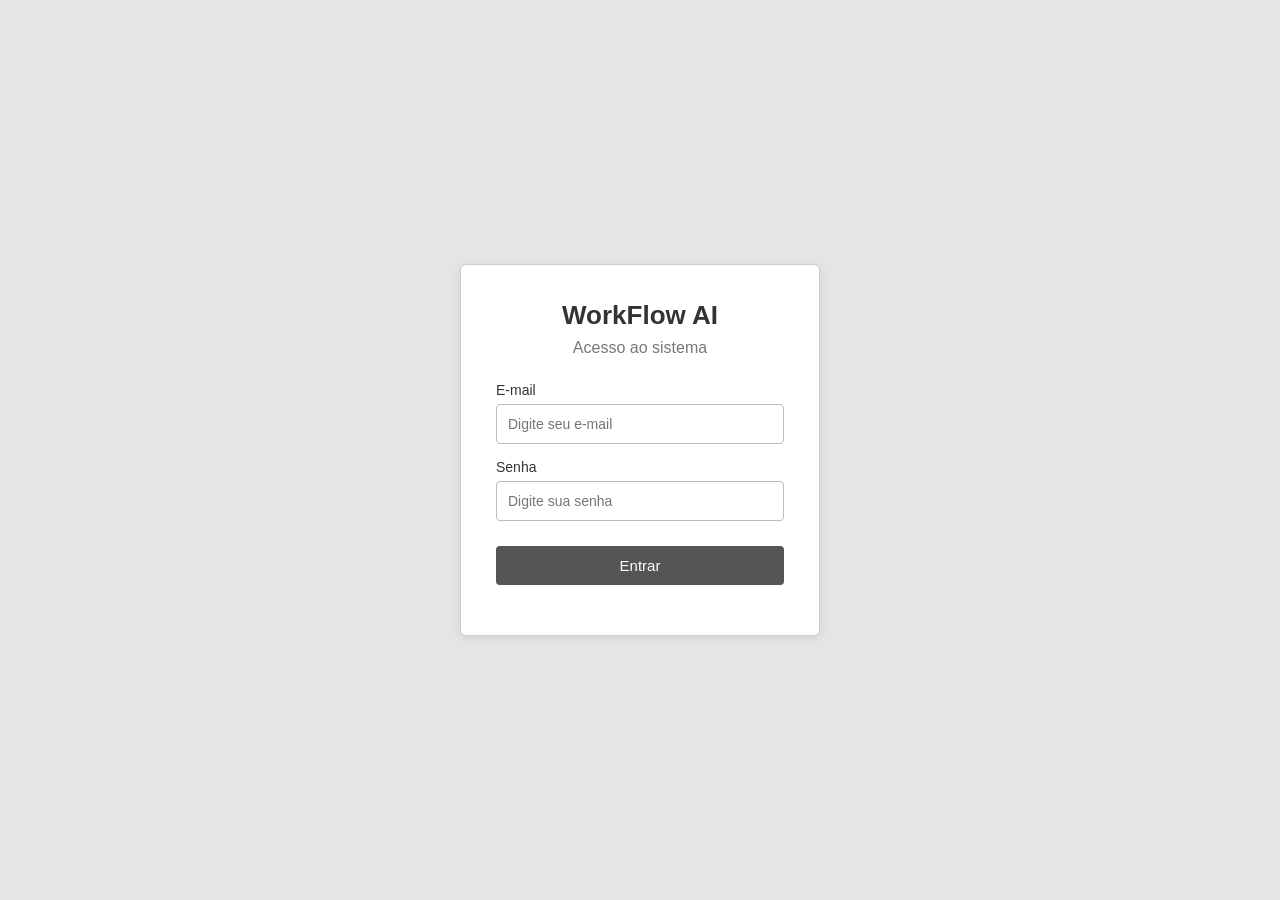
==== frontend/index.html @ de9a5e41 "feat: Implementar autenticação e integração de front-end" ====
<!DOCTYPE html>
<html lang="pt-BR">
<head>
    <meta charset="UTF-8">
    <meta name="viewport" content="width=device-width, initial-scale=1.0">
    <title>WorkFlow AI - Login</title>

    <link rel="stylesheet" href="css/style.css">
</head>

<body>

    <main class="login-container">

        <div class="login-box">

            <h1>WorkFlow AI</h1>

            <p class="subtitle">Acesso ao sistema</p>

            <form id="loginForm">

                <label for="email">E-mail</label>

                <input
                    type="email"
                    id="email"
                    placeholder="Digite seu e-mail"
                    required
                >

                <label for="senha">Senha</label>

                <input
                    type="password"
                    id="senha"
                    placeholder="Digite sua senha"
                    required
                >

                <button type="submit">
                    Entrar
                </button>

            </form>

            <p id="message"></p>

        </div>

    </main>

    <script src="js/login.js"></script>

</body>
</html>
---- frontend/css/style.css ----
* {
    box-sizing: border-box;
    margin: 0;
    padding: 0;
}

body {
    font-family: Arial, sans-serif;
    background: #e5e5e5;
    color: #333;
}

.login-container {
    min-height: 100vh;

    display: flex;
    justify-content: center;
    align-items: center;
}

.login-box {
    width: 360px;

    background: #ffffff;

    padding: 35px;

    border: 1px solid #ccc;
    border-radius: 6px;

    box-shadow: 0 2px 8px rgba(0, 0, 0, 0.1);
}

.login-box h1 {
    text-align: center;

    font-size: 26px;

    margin-bottom: 8px;
}

.subtitle {
    text-align: center;

    color: #777;

    margin-bottom: 25px;
}

.login-box label {
    display: block;

    margin-top: 15px;
    margin-bottom: 6px;

    font-size: 14px;
}

.login-box input {
    width: 100%;

    padding: 11px;

    border: 1px solid #bbb;
    border-radius: 4px;

    font-size: 14px;
}

.login-box button {
    width: 100%;

    margin-top: 25px;

    padding: 11px;

    border: none;
    border-radius: 4px;

    background: #555;
    color: white;

    cursor: pointer;

    font-size: 15px;
}

.login-box button:hover {
    background: #333;
}

#message {
    margin-top: 15px;

    text-align: center;

    font-size: 14px;
}

.header {
    height: 60px;

    background: #444;
    color: white;

    display: flex;

    align-items: center;

    justify-content: space-between;

    padding: 0 30px;
}

.header button {
    background: #666;

    color: white;

    border: 1px solid #888;

    padding: 8px 15px;

    border-radius: 4px;

    cursor: pointer;
}

.dashboard {
    padding: 30px;
}

.dashboard h1 {
    margin-bottom: 25px;
}

.user-card {
    background: white;

    border: 1px solid #ccc;

    padding: 20px;

    margin-bottom: 20px;

    max-width: 500px;
}

.user-card p {
    margin-bottom: 10px;
}

.cards {
    display: flex;

    gap: 20px;
}

.card {
    background: white;

    border: 1px solid #ccc;

    padding: 25px;

    width: 200px;
}

.card h3 {
    margin-bottom: 15px;

    color: #666;
}

.card strong {
    font-size: 28px;
}
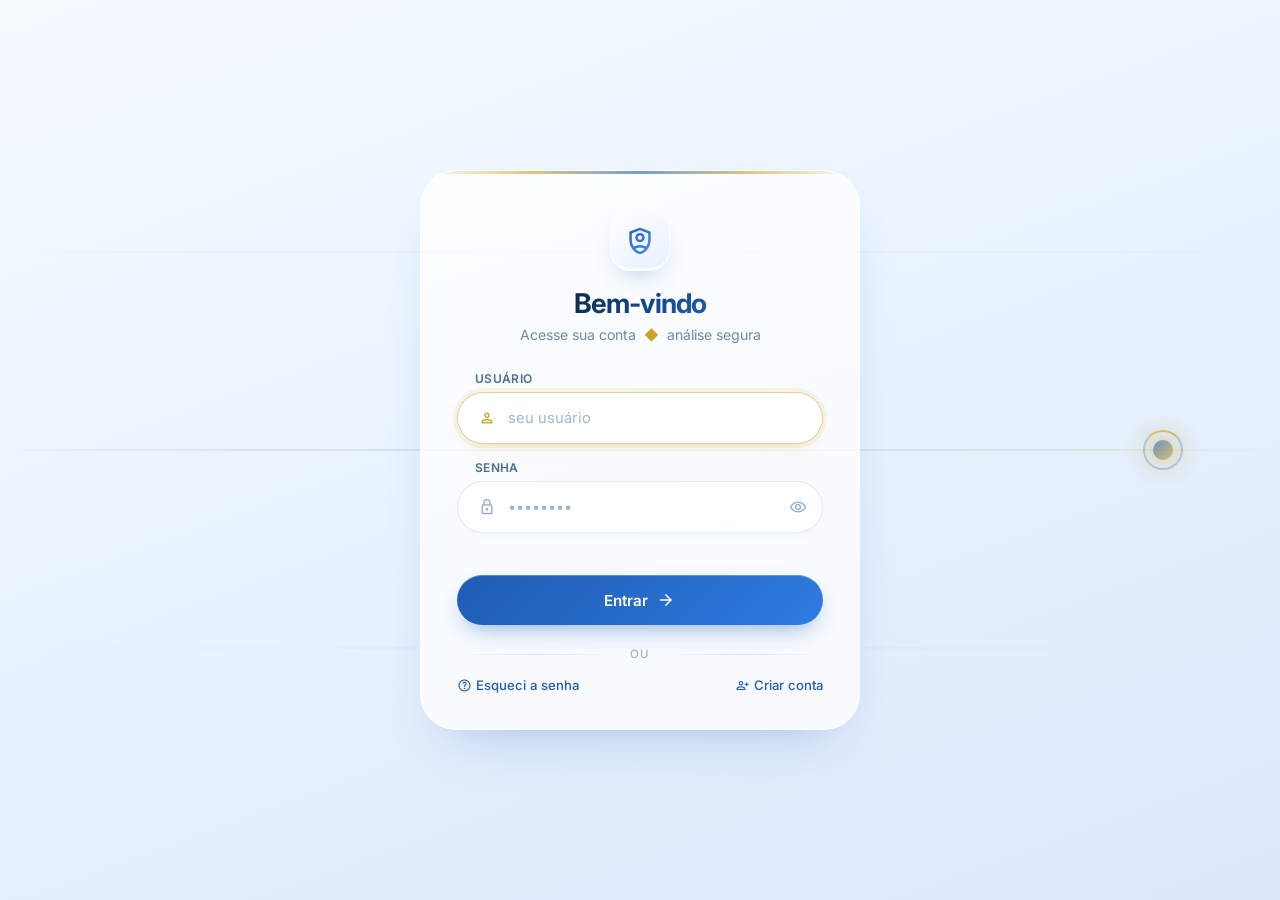
==== commit 79ca7a24: "feat(frontend): refatora index separando HTML, CSS e JS em arquivos individuais" ====
--- a/frontend/index.html
+++ b/frontend/index.html
@@ -1,56 +1,172 @@
 <!DOCTYPE html>
 <html lang="pt-BR">
 <head>
-    <meta charset="UTF-8">
-    <meta name="viewport" content="width=device-width, initial-scale=1.0">
-    <title>WorkFlow AI - Login</title>
-
-    <link rel="stylesheet" href="css/style.css">
+  <meta charset="UTF-8">
+  <meta name="viewport" content="width=device-width, initial-scale=1.0">
+  <title>Análise de Arquivos · Login</title>
+  
+  <!-- Fontes e Ícones -->
+  <link rel="preconnect" href="https://fonts.googleapis.com">
+  <link rel="preconnect" href="https://fonts.gstatic.com" crossorigin>
+  <link href="https://fonts.googleapis.com/css2?family=Inter:opsz,wght@14..32,400;14..32,500;14..32,600;14..32,700&display=swap" rel="stylesheet">
+  <link rel="stylesheet" href="https://fonts.googleapis.com/css2?family=Material+Symbols+Outlined:opsz,wght,FILL,GRAD@20..48,100..700,0,1" />
+  
+  <!-- Estilo Externo (Pasta css/) -->
+  <link rel="stylesheet" href="css/index.css">
 </head>
-
 <body>
 
-    <main class="login-container">
+  <!-- ============================================
+       FUNDO ANIMADO
+       ============================================ -->
+  <div class="bg-canvas" aria-hidden="true">
+    <div class="bg-track"></div>
+    <div class="bg-track secondary"></div>
+    <div class="bg-track tertiary"></div>
+    <div class="analysis-node"></div>
+  </div>
 
-        <div class="login-box">
+  <!-- ============================================
+       TELA 1 — LOGIN
+       ============================================ -->
+  <section class="screen screen-login" id="screenLogin">
+    <div class="login-card" id="loginCard">
+      <div class="login-brand">
+        <div class="login-brand-icon">
+          <span class="material-symbols-outlined">shield_person</span>
+        </div>
+        <h1>Bem-vindo</h1>
+        <p>
+          <span>Acesse sua conta</span>
+          <span class="gold-dot">◆</span>
+          <span>análise segura</span>
+        </p>
+      </div>
 
-            <h1>WorkFlow AI</h1>
-
-            <p class="subtitle">Acesso ao sistema</p>
-
-            <form id="loginForm">
-
-                <label for="email">E-mail</label>
-
-                <input
-                    type="email"
-                    id="email"
-                    placeholder="Digite seu e-mail"
-                    required
-                >
-
-                <label for="senha">Senha</label>
-
-                <input
-                    type="password"
-                    id="senha"
-                    placeholder="Digite sua senha"
-                    required
-                >
-
-                <button type="submit">
-                    Entrar
-                </button>
-
-            </form>
-
-            <p id="message"></p>
-
+      <form id="loginForm" novalidate>
+        <!-- Campo usuário -->
+        <div class="form-group">
+          <label class="form-label" for="loginUser">Usuário</label>
+          <div class="form-field" id="fieldUserContainer">
+            <span class="material-symbols-outlined field-icon">person</span>
+            <input 
+              type="text" 
+              id="loginUser" 
+              placeholder="seu usuário" 
+              autocomplete="username"
+              aria-describedby="errorMsg"
+              required
+            >
+          </div>
         </div>
 
-    </main>
+        <!-- Campo senha -->
+        <div class="form-group">
+          <label class="form-label" for="loginPass">Senha</label>
+          <div class="form-field" id="fieldPassContainer">
+            <span class="material-symbols-outlined field-icon">lock</span>
+            <input 
+              type="password" 
+              id="loginPass" 
+              placeholder="••••••••" 
+              autocomplete="current-password"
+              aria-describedby="errorMsg"
+              required
+            >
+            <button type="button" class="field-action" id="togglePass" aria-label="Mostrar senha">
+              <span class="material-symbols-outlined" id="togglePassIcon">visibility</span>
+            </button>
+          </div>
+        </div>
 
-    <script src="js/login.js"></script>
+        <!-- Mensagem de erro -->
+        <div class="error-msg" id="errorMsg" aria-live="polite">
+          <span class="material-symbols-outlined">error</span>
+          <span id="errorText">Usuário ou senha inválidos</span>
+        </div>
 
+        <!-- Botão entrar -->
+        <button type="submit" class="login-btn" id="loginBtn">
+          <span>Entrar</span>
+          <span class="material-symbols-outlined">arrow_forward</span>
+        </button>
+      </form>
+
+      <div class="login-divider">ou</div>
+
+      <div class="login-links">
+        <a href="#" id="linkForgot">
+          <span class="material-symbols-outlined">help</span>
+          Esqueci a senha
+        </a>
+        <a href="#" id="linkRegister">
+          <span class="material-symbols-outlined">person_add</span>
+          Criar conta
+        </a>
+      </div>
+    </div>
+  </section>
+
+  <!-- ============================================
+       TELA 2 — APP (upload/análise)
+       ============================================ -->
+  <section class="screen screen-app hidden" id="screenApp">
+    <div class="content">
+      <button class="logout-btn" id="logoutBtn" aria-label="Sair">
+        <span class="material-symbols-outlined">logout</span>
+      </button>
+
+      <!-- Cabeçalho -->
+      <div class="brand">
+        <div class="brand-icon">
+          <span class="material-symbols-outlined">analytics</span>
+        </div>
+        <h1 id="appWelcomeTitle">Sistema de Análise</h1>
+        <p>
+          <span>Anexe seus arquivos para análise</span>
+          <span class="gold-dot">◆</span>
+          <span>seguro &amp; rápido</span>
+        </p>
+      </div>
+
+      <!-- Card de anexos -->
+      <div class="attachments-card">
+        <div class="attachments-header">
+          <h2>
+            <span class="material-symbols-outlined">folder_data</span>
+            Arquivos anexados
+          </h2>
+          <span class="file-count" id="fileCount">0</span>
+        </div>
+
+        <div class="file-list" id="fileList">
+          <div class="empty-state" id="emptyState">
+            <span class="material-symbols-outlined">inbox</span>
+            <span>Nenhum arquivo anexado ainda</span>
+          </div>
+        </div>
+      </div>
+
+      <!-- Campo de input -->
+      <div class="input-bar">
+        <div class="input-bar-inner" id="inputBar" tabindex="0" role="button">
+          <span class="input-bar-text" id="inputBarText">Anexar arquivo para análise...</span>
+          <button class="attach-btn" id="attachBtn" aria-label="Anexar arquivo">
+            <span class="material-symbols-outlined">attach_file</span>
+          </button>
+        </div>
+        <div class="input-hint">
+          <span class="material-symbols-outlined">lock</span>
+          <span>Processamento criptografado de ponta a ponta</span>
+          <span class="material-symbols-outlined">auto_awesome</span>
+        </div>
+      </div>
+
+      <input type="file" id="fileInput" multiple accept=".pdf,.doc,.docx,.txt,.png,.jpg,.jpeg,.gif,.csv,.xlsx,.zip,.json,.xml">
+    </div>
+  </section>
+
+  <!-- Script Externo (Pasta js/) -->
+  <script src="js/index.js"></script>
 </body>
 </html>
--- a/frontend/css/index.css
+++ b/frontend/css/index.css
@@ -0,0 +1,908 @@
+* {
+  margin: 0;
+  padding: 0;
+  box-sizing: border-box;
+}
+
+html, body {
+  min-height: 100vh;
+}
+
+body {
+  font-family: 'Inter', -apple-system, BlinkMacSystemFont, sans-serif;
+  background: linear-gradient(160deg, #f5faff 0%, #e8f2fe 50%, #dde9fb 100%);
+  display: flex;
+  align-items: center;
+  justify-content: center;
+  padding: 24px;
+  color: #1a2b3e;
+  position: relative;
+  overflow-x: hidden;
+}
+
+/* ============================================
+   FUNDO ANIMADO — Esteira de análise
+   ============================================ */
+.bg-canvas {
+  position: fixed;
+  inset: 0;
+  z-index: 0;
+  overflow: hidden;
+  pointer-events: none;
+}
+
+.bg-track {
+  position: absolute;
+  top: 50%;
+  left: 0;
+  right: 0;
+  height: 2px;
+  background: linear-gradient(90deg, 
+    transparent 0%, 
+    rgba(30, 92, 179, 0.08) 10%, 
+    rgba(30, 92, 179, 0.15) 50%, 
+    rgba(201, 162, 39, 0.12) 90%, 
+    transparent 100%);
+  transform: translateY(-50%);
+}
+
+.bg-track.secondary { top: 28%; height: 1px; opacity: 0.5; }
+.bg-track.tertiary { top: 72%; height: 1px; opacity: 0.4; }
+
+.traveler {
+  position: absolute;
+  display: flex;
+  align-items: center;
+  justify-content: center;
+  border-radius: 12px;
+  background: rgba(255, 255, 255, 0.75);
+  backdrop-filter: blur(6px);
+  -webkit-backdrop-filter: blur(6px);
+  box-shadow: 
+    0 4px 14px -4px rgba(30, 92, 179, 0.2),
+    0 0 0 1px rgba(255, 255, 255, 0.6) inset;
+  border: 1px solid rgba(30, 92, 179, 0.1);
+  animation: travelRight linear infinite;
+  will-change: transform;
+}
+
+.traveler .material-symbols-outlined {
+  font-size: 16px;
+  color: #1e5cb3;
+  opacity: 0.9;
+}
+
+.traveler.gold {
+  border-color: rgba(201, 162, 39, 0.25);
+  box-shadow: 
+    0 4px 14px -4px rgba(201, 162, 39, 0.25),
+    0 0 0 1px rgba(255, 248, 225, 0.7) inset;
+}
+.traveler.gold .material-symbols-outlined { color: #b8901a; }
+
+.traveler.small { width: 26px; height: 26px; border-radius: 8px; }
+.traveler.small .material-symbols-outlined { font-size: 13px; }
+.traveler.medium { width: 34px; height: 34px; }
+.traveler.medium .material-symbols-outlined { font-size: 17px; }
+.traveler.large { width: 42px; height: 42px; border-radius: 14px; }
+.traveler.large .material-symbols-outlined { font-size: 22px; }
+
+.dot {
+  position: absolute;
+  border-radius: 50%;
+  animation: travelRight linear infinite;
+  will-change: transform;
+}
+
+@keyframes travelRight {
+  0% {
+    transform: translateX(-120px) translateY(0) rotate(0deg);
+    opacity: 0;
+  }
+  8% { opacity: 1; }
+  92% { opacity: 1; }
+  100% {
+    transform: translateX(calc(100vw + 120px)) translateY(0) rotate(360deg);
+    opacity: 0;
+  }
+}
+
+@keyframes travelWave {
+  0% {
+    transform: translateX(-120px) translateY(0);
+    opacity: 0;
+  }
+  10% { opacity: 1; }
+  50% { transform: translateX(50vw) translateY(-30px); }
+  90% { opacity: 1; }
+  100% {
+    transform: translateX(calc(100vw + 120px)) translateY(20px);
+    opacity: 0;
+  }
+}
+
+.analysis-node {
+  position: absolute;
+  right: 6%;
+  top: 50%;
+  transform: translateY(-50%);
+  width: 80px;
+  height: 80px;
+  border-radius: 50%;
+  background: radial-gradient(circle, rgba(201, 162, 39, 0.15) 0%, transparent 70%);
+  animation: nodePulse 3s ease-in-out infinite;
+}
+
+.analysis-node::before {
+  content: '';
+  position: absolute;
+  inset: 20px;
+  border-radius: 50%;
+  border: 2px solid rgba(30, 92, 179, 0.25);
+  animation: nodeSpin 8s linear infinite;
+  border-top-color: rgba(201, 162, 39, 0.6);
+}
+
+.analysis-node::after {
+  content: '';
+  position: absolute;
+  inset: 30px;
+  border-radius: 50%;
+  background: linear-gradient(135deg, rgba(30, 92, 179, 0.6), rgba(201, 162, 39, 0.6));
+  animation: nodePulse 2s ease-in-out infinite;
+  box-shadow: 0 0 20px rgba(201, 162, 39, 0.4);
+}
+
+@keyframes nodePulse {
+  0%, 100% { opacity: 0.5; transform: translateY(-50%) scale(1); }
+  50% { opacity: 0.9; transform: translateY(-50%) scale(1.08); }
+}
+
+@keyframes nodeSpin { to { transform: rotate(360deg); } }
+
+/* ============================================
+   TELAS (Login e App) — transição de visibilidade
+   ============================================ */
+.screen {
+  position: relative;
+  z-index: 10;
+  width: 100%;
+  max-width: 780px;
+  display: flex;
+  flex-direction: column;
+  align-items: center;
+  transition: opacity 0.5s cubic-bezier(0.4, 0, 0.2, 1),
+              transform 0.5s cubic-bezier(0.4, 0, 0.2, 1),
+              filter 0.5s cubic-bezier(0.4, 0, 0.2, 1);
+}
+
+.screen.hidden {
+  display: none !important;
+}
+
+.screen-login {
+  opacity: 1;
+  transform: translateY(0) scale(1);
+  filter: blur(0);
+}
+
+.screen-login.fading {
+  opacity: 0;
+  transform: translateY(-20px) scale(0.96);
+  filter: blur(6px);
+  pointer-events: none;
+}
+
+.screen-app {
+  opacity: 0;
+  transform: translateY(20px) scale(0.96);
+  filter: blur(6px);
+  pointer-events: none;
+}
+
+.screen-app.visible {
+  opacity: 1;
+  transform: translateY(0) scale(1);
+  filter: blur(0);
+  pointer-events: auto;
+}
+
+/* ============================================
+   LOGIN — Estilos
+   ============================================ */
+.login-card {
+  width: 100%;
+  max-width: 440px;
+  background: rgba(255, 255, 255, 0.75);
+  backdrop-filter: blur(20px);
+  -webkit-backdrop-filter: blur(20px);
+  border-radius: 36px;
+  border: 1px solid rgba(255, 255, 255, 0.9);
+  box-shadow: 
+    0 30px 60px -30px rgba(30, 92, 179, 0.3),
+    0 10px 30px -15px rgba(0, 0, 0, 0.05),
+    inset 0 1px 0 0 rgba(255, 255, 255, 0.9);
+  padding: 40px 36px 36px;
+  animation: fadeUp 0.9s cubic-bezier(0.2, 0, 0, 1) both;
+  position: relative;
+  overflow: hidden;
+}
+
+.login-card::before {
+  content: '';
+  position: absolute;
+  top: 0;
+  left: 0;
+  right: 0;
+  height: 3px;
+  background: linear-gradient(90deg, transparent, #c9a227, #1e5cb3, #c9a227, transparent);
+  opacity: 0.6;
+}
+
+.login-brand {
+  text-align: center;
+  margin-bottom: 28px;
+}
+
+.login-brand-icon {
+  display: inline-flex;
+  align-items: center;
+  justify-content: center;
+  width: 60px;
+  height: 60px;
+  border-radius: 20px;
+  background: linear-gradient(145deg, #ffffff, #e6f0ff);
+  box-shadow: 
+    0 12px 24px -10px rgba(30, 92, 179, 0.3),
+    inset 0 -2px 0 0 rgba(255, 255, 255, 0.9);
+  margin-bottom: 16px;
+  border: 1px solid rgba(255, 255, 255, 0.8);
+}
+
+.login-brand-icon .material-symbols-outlined {
+  font-size: 32px;
+  background: linear-gradient(135deg, #1e5cb3, #4a8eff);
+  -webkit-background-clip: text;
+  background-clip: text;
+  -webkit-text-fill-color: transparent;
+}
+
+.login-brand h1 {
+  font-size: 1.7rem;
+  font-weight: 700;
+  letter-spacing: -0.03em;
+  background: linear-gradient(135deg, #0a2a4a 30%, #1e5cb3 70%);
+  -webkit-background-clip: text;
+  background-clip: text;
+  -webkit-text-fill-color: transparent;
+  margin-bottom: 6px;
+}
+
+.login-brand p {
+  font-size: 0.88rem;
+  color: #6b8aa8;
+  display: flex;
+  align-items: center;
+  justify-content: center;
+  gap: 8px;
+}
+
+.login-brand p .gold-dot { color: #c9a227; }
+
+.form-group {
+  margin-bottom: 16px;
+  position: relative;
+}
+
+.form-label {
+  display: block;
+  font-size: 0.75rem;
+  font-weight: 600;
+  color: #4a6f8f;
+  margin-bottom: 6px;
+  padding-left: 18px;
+  letter-spacing: 0.03em;
+  text-transform: uppercase;
+}
+
+.form-field {
+  position: relative;
+  display: flex;
+  align-items: center;
+  background: rgba(255, 255, 255, 0.7);
+  border: 1px solid rgba(30, 92, 179, 0.12);
+  border-radius: 100px;
+  padding: 4px 4px 4px 20px;
+  transition: all 0.35s cubic-bezier(0.2, 0, 0, 1);
+  box-shadow: 
+    0 4px 12px -6px rgba(30, 92, 179, 0.1),
+    inset 0 1px 0 0 rgba(255, 255, 255, 0.9);
+}
+
+.form-field.invalid {
+  border-color: rgba(213, 63, 63, 0.5);
+  background: rgba(255, 245, 245, 0.8);
+}
+
+.form-field:focus-within {
+  border-color: rgba(201, 162, 39, 0.5);
+  background: rgba(255, 255, 255, 0.95);
+  box-shadow: 
+    0 0 0 4px rgba(201, 162, 39, 0.1),
+    0 8px 20px -10px rgba(201, 162, 39, 0.3),
+    inset 0 1px 0 0 rgba(255, 255, 255, 0.9);
+}
+
+.form-field .material-symbols-outlined.field-icon {
+  font-size: 18px;
+  color: #92aec9;
+  margin-right: 4px;
+  transition: color 0.3s;
+  flex-shrink: 0;
+}
+
+.form-field:focus-within .material-symbols-outlined.field-icon {
+  color: #c9a227;
+}
+
+.form-field input {
+  flex: 1;
+  background: transparent;
+  border: none;
+  outline: none;
+  font-family: inherit;
+  font-size: 0.92rem;
+  color: #0a2a4a;
+  padding: 12px 8px;
+  font-weight: 400;
+  min-width: 0;
+}
+
+.form-field input::placeholder {
+  color: #a0b6cc;
+  font-weight: 400;
+}
+
+.field-action {
+  width: 40px;
+  height: 40px;
+  border-radius: 50%;
+  border: none;
+  background: transparent;
+  color: #92aec9;
+  display: flex;
+  align-items: center;
+  justify-content: center;
+  cursor: pointer;
+  transition: all 0.25s ease;
+  flex-shrink: 0;
+}
+
+.field-action .material-symbols-outlined { font-size: 18px; }
+
+.field-action:hover {
+  background: rgba(30, 92, 179, 0.08);
+  color: #1e5cb3;
+}
+
+.login-btn {
+  width: 100%;
+  border: none;
+  border-radius: 100px;
+  padding: 15px 22px;
+  font-family: inherit;
+  font-size: 0.95rem;
+  font-weight: 600;
+  letter-spacing: 0.01em;
+  color: white;
+  background: linear-gradient(135deg, #1e5cb3, #2e7be0);
+  cursor: pointer;
+  margin-top: 8px;
+  display: flex;
+  align-items: center;
+  justify-content: center;
+  gap: 8px;
+  transition: all 0.4s cubic-bezier(0.2, 0, 0, 1);
+  box-shadow: 
+    0 10px 24px -8px rgba(30, 92, 179, 0.5),
+    inset 0 1px 0 0 rgba(255, 255, 255, 0.25);
+  position: relative;
+  overflow: hidden;
+}
+
+.login-btn::before {
+  content: '';
+  position: absolute;
+  inset: 0;
+  background: linear-gradient(135deg, #c9a227, #dbb93d);
+  opacity: 0;
+  transition: opacity 0.4s;
+  z-index: 0;
+}
+
+.login-btn:hover::before { opacity: 1; }
+
+.login-btn:hover {
+  box-shadow: 
+    0 14px 30px -8px rgba(201, 162, 39, 0.5),
+    inset 0 1px 0 0 rgba(255, 255, 255, 0.3);
+  transform: translateY(-1px);
+}
+
+.login-btn:active { transform: scale(0.98); }
+
+.login-btn span, .login-btn .material-symbols-outlined {
+  position: relative;
+  z-index: 1;
+}
+
+.login-btn .material-symbols-outlined {
+  font-size: 20px;
+  transition: transform 0.35s cubic-bezier(0.2, 0, 0, 1);
+}
+
+.login-btn:hover .material-symbols-outlined {
+  transform: translateX(4px);
+}
+
+.login-divider {
+  display: flex;
+  align-items: center;
+  gap: 14px;
+  margin: 22px 0 16px;
+  color: #a0b6cc;
+  font-size: 0.72rem;
+  letter-spacing: 0.05em;
+  text-transform: uppercase;
+  font-weight: 500;
+}
+
+.login-divider::before,
+.login-divider::after {
+  content: '';
+  flex: 1;
+  height: 1px;
+  background: linear-gradient(90deg, transparent, rgba(30, 92, 179, 0.15), transparent);
+}
+
+.login-links {
+  display: flex;
+  justify-content: space-between;
+  align-items: center;
+  font-size: 0.82rem;
+}
+
+.login-links a {
+  color: #1e5cb3;
+  text-decoration: none;
+  font-weight: 500;
+  transition: color 0.25s;
+  display: flex;
+  align-items: center;
+  gap: 4px;
+}
+
+.login-links a:hover { color: #c9a227; }
+.login-links a .material-symbols-outlined { font-size: 15px; }
+
+.error-msg {
+  color: #d53f3f;
+  font-size: 0.78rem;
+  text-align: center;
+  margin-top: 6px;
+  min-height: 18px;
+  opacity: 0;
+  transition: opacity 0.3s;
+  display: flex;
+  align-items: center;
+  justify-content: center;
+  gap: 4px;
+}
+
+.error-msg.show { opacity: 1; }
+.error-msg .material-symbols-outlined { font-size: 14px; }
+
+@keyframes shake {
+  0%, 100% { transform: translateX(0); }
+  20% { transform: translateX(-8px); }
+  40% { transform: translateX(8px); }
+  60% { transform: translateX(-6px); }
+  80% { transform: translateX(6px); }
+}
+
+.shake { animation: shake 0.5s cubic-bezier(0.36, 0.07, 0.19, 0.97); }
+
+/* ============================================
+   APP — Tela de Upload
+   ============================================ */
+.content {
+  width: 100%;
+  display: flex;
+  flex-direction: column;
+  align-items: center;
+  gap: 24px;
+  position: relative;
+  padding-top: 32px;
+}
+
+.brand {
+  text-align: center;
+  margin-bottom: 4px;
+  animation: fadeDown 0.8s cubic-bezier(0.2, 0, 0, 1) both;
+}
+
+.brand-icon {
+  display: inline-flex;
+  align-items: center;
+  justify-content: center;
+  width: 56px;
+  height: 56px;
+  border-radius: 20px;
+  background: linear-gradient(145deg, #ffffff, #e6f0ff);
+  box-shadow: 
+    0 12px 24px -10px rgba(30, 92, 179, 0.3),
+    inset 0 -2px 0 0 rgba(255, 255, 255, 0.9);
+  margin-bottom: 14px;
+  border: 1px solid rgba(255, 255, 255, 0.8);
+}
+
+.brand-icon .material-symbols-outlined {
+  font-size: 30px;
+  background: linear-gradient(135deg, #1e5cb3, #4a8eff);
+  -webkit-background-clip: text;
+  background-clip: text;
+  -webkit-text-fill-color: transparent;
+}
+
+.brand h1 {
+  font-size: 1.9rem;
+  font-weight: 700;
+  letter-spacing: -0.03em;
+  background: linear-gradient(135deg, #0a2a4a 30%, #1e5cb3 70%);
+  -webkit-background-clip: text;
+  background-clip: text;
+  -webkit-text-fill-color: transparent;
+  margin-bottom: 6px;
+}
+
+.brand p {
+  font-size: 0.92rem;
+  color: #6b8aa8;
+  display: flex;
+  align-items: center;
+  justify-content: center;
+  gap: 8px;
+}
+
+.brand p .gold-dot { color: #c9a227; }
+
+.logout-btn {
+  position: absolute;
+  top: 0;
+  right: 0;
+  width: 40px;
+  height: 40px;
+  border-radius: 50%;
+  border: 1px solid rgba(30, 92, 179, 0.1);
+  background: rgba(255, 255, 255, 0.7);
+  backdrop-filter: blur(10px);
+  -webkit-backdrop-filter: blur(10px);
+  color: #6b8aa8;
+  display: flex;
+  align-items: center;
+  justify-content: center;
+  cursor: pointer;
+  transition: all 0.3s cubic-bezier(0.2, 0, 0, 1);
+  z-index: 20;
+  box-shadow: 0 4px 12px -4px rgba(30, 92, 179, 0.15);
+}
+
+.logout-btn .material-symbols-outlined { font-size: 20px; }
+
+.logout-btn:hover {
+  background: rgba(255, 255, 255, 0.95);
+  color: #c9a227;
+  border-color: rgba(201, 162, 39, 0.3);
+  transform: rotate(-90deg) scale(1.05);
+  box-shadow: 0 8px 20px -8px rgba(201, 162, 39, 0.35);
+}
+
+.attachments-card {
+  width: 100%;
+  background: rgba(255, 255, 255, 0.7);
+  backdrop-filter: blur(16px);
+  -webkit-backdrop-filter: blur(16px);
+  border-radius: 32px;
+  border: 1px solid rgba(255, 255, 255, 0.8);
+  box-shadow: 
+    0 20px 40px -20px rgba(30, 92, 179, 0.2),
+    inset 0 1px 0 0 rgba(255, 255, 255, 0.9);
+  padding: 22px 22px 18px;
+  animation: fadeUp 0.9s cubic-bezier(0.2, 0, 0, 1) 0.15s both;
+}
+
+.attachments-header {
+  display: flex;
+  align-items: center;
+  justify-content: space-between;
+  padding: 0 6px 14px;
+  border-bottom: 1px solid rgba(30, 92, 179, 0.08);
+  margin-bottom: 12px;
+}
+
+.attachments-header h2 {
+  font-size: 0.82rem;
+  font-weight: 600;
+  text-transform: uppercase;
+  letter-spacing: 0.08em;
+  color: #6b8aa8;
+  display: flex;
+  align-items: center;
+  gap: 8px;
+}
+
+.attachments-header h2 .material-symbols-outlined {
+  font-size: 16px;
+  color: #1e5cb3;
+}
+
+.file-count {
+  font-size: 0.72rem;
+  font-weight: 600;
+  color: #1e5cb3;
+  background: rgba(30, 92, 179, 0.08);
+  padding: 3px 10px;
+  border-radius: 40px;
+  min-width: 26px;
+  text-align: center;
+}
+
+.file-list {
+  display: flex;
+  flex-direction: column;
+  gap: 8px;
+  max-height: 220px;
+  overflow-y: auto;
+  padding-right: 4px;
+}
+
+.file-list::-webkit-scrollbar { width: 5px; }
+.file-list::-webkit-scrollbar-track { background: transparent; }
+.file-list::-webkit-scrollbar-thumb {
+  background: rgba(30, 92, 179, 0.18);
+  border-radius: 10px;
+}
+
+.file-item {
+  display: flex;
+  align-items: center;
+  gap: 12px;
+  padding: 10px 14px;
+  border-radius: 18px;
+  background: rgba(255, 255, 255, 0.6);
+  border: 1px solid rgba(255, 255, 255, 0.9);
+  border-left: 3px solid #1e5cb3;
+  transition: all 0.3s cubic-bezier(0.2, 0, 0, 1);
+  animation: filePop 0.4s cubic-bezier(0.2, 0, 0, 1) both;
+  box-shadow: 0 3px 8px -4px rgba(30, 92, 179, 0.1);
+}
+
+.file-item:hover {
+  background: rgba(255, 255, 255, 0.95);
+  border-left-color: #c9a227;
+  transform: translateX(4px);
+  box-shadow: 0 8px 16px -8px rgba(201, 162, 39, 0.25);
+}
+
+@keyframes filePop {
+  0% { opacity: 0; transform: translateY(-6px) scale(0.97); }
+  100% { opacity: 1; transform: translateY(0) scale(1); }
+}
+
+.file-icon {
+  width: 34px;
+  height: 34px;
+  border-radius: 10px;
+  display: flex;
+  align-items: center;
+  justify-content: center;
+  background: rgba(30, 92, 179, 0.08);
+  color: #1e5cb3;
+  flex-shrink: 0;
+  transition: all 0.25s;
+}
+
+.file-icon .material-symbols-outlined { font-size: 18px; }
+
+.file-info { flex: 1; min-width: 0; }
+
+.file-name {
+  font-size: 0.88rem;
+  font-weight: 500;
+  color: #0a2a4a;
+  white-space: nowrap;
+  overflow: hidden;
+  text-overflow: ellipsis;
+}
+
+.file-meta {
+  font-size: 0.7rem;
+  color: #7b98b3;
+  margin-top: 2px;
+  display: flex;
+  gap: 8px;
+  align-items: center;
+}
+
+.file-meta .size-tag { color: #1e5cb3; font-weight: 500; }
+
+.remove-btn {
+  background: transparent;
+  border: none;
+  width: 30px;
+  height: 30px;
+  border-radius: 50%;
+  display: flex;
+  align-items: center;
+  justify-content: center;
+  cursor: pointer;
+  color: #92aec9;
+  transition: all 0.25s ease;
+  flex-shrink: 0;
+}
+
+.remove-btn .material-symbols-outlined { font-size: 16px; }
+
+.remove-btn:hover {
+  background: rgba(201, 162, 39, 0.12);
+  color: #b8901a;
+  transform: rotate(90deg) scale(1.1);
+}
+
+.empty-state {
+  display: flex;
+  flex-direction: column;
+  align-items: center;
+  gap: 4px;
+  padding: 20px 0 12px;
+  color: #a0b6cc;
+  font-size: 0.82rem;
+  text-align: center;
+}
+
+.empty-state .material-symbols-outlined {
+  font-size: 28px;
+  color: #c5d6e8;
+  margin-bottom: 2px;
+}
+
+.input-bar {
+  width: 100%;
+  max-width: 520px;
+  animation: slideUpBar 0.9s cubic-bezier(0.2, 0, 0, 1) 0.35s both;
+}
+
+.input-bar-inner {
+  display: flex;
+  align-items: center;
+  background: rgba(255, 255, 255, 0.85);
+  backdrop-filter: blur(20px);
+  -webkit-backdrop-filter: blur(20px);
+  border: 1px solid rgba(255, 255, 255, 0.9);
+  border-radius: 100px;
+  padding: 6px 8px 6px 22px;
+  box-shadow: 
+    0 16px 32px -16px rgba(30, 92, 179, 0.25),
+    0 0 0 1px rgba(201, 162, 39, 0.08) inset,
+    inset 0 1px 0 0 rgba(255, 255, 255, 0.9);
+  transition: all 0.4s cubic-bezier(0.2, 0, 0, 1);
+  cursor: pointer;
+  position: relative;
+  overflow: hidden;
+}
+
+.input-bar-inner:hover {
+  box-shadow: 
+    0 20px 40px -16px rgba(201, 162, 39, 0.3),
+    0 0 0 1px rgba(201, 162, 39, 0.15) inset,
+    inset 0 1px 0 0 rgba(255, 255, 255, 0.9);
+  transform: translateY(-1px);
+}
+
+.input-bar-inner.drag-over {
+  border-color: rgba(201, 162, 39, 0.5);
+  background: rgba(255, 252, 240, 0.95);
+  box-shadow: 
+    0 0 0 4px rgba(201, 162, 39, 0.12),
+    0 20px 40px -16px rgba(201, 162, 39, 0.35);
+}
+
+.input-bar-text {
+  flex: 1;
+  font-size: 0.92rem;
+  color: #7b98b3;
+  user-select: none;
+  transition: color 0.3s;
+}
+
+.attach-btn {
+  width: 44px;
+  height: 44px;
+  border-radius: 50%;
+  border: none;
+  background: linear-gradient(145deg, #1e5cb3, #2e7be0);
+  color: white;
+  display: flex;
+  align-items: center;
+  justify-content: center;
+  cursor: pointer;
+  transition: all 0.35s cubic-bezier(0.2, 0, 0, 1);
+  box-shadow: 
+    0 6px 14px -4px rgba(30, 92, 179, 0.5),
+    inset 0 1px 0 0 rgba(255, 255, 255, 0.25);
+  flex-shrink: 0;
+}
+
+.attach-btn .material-symbols-outlined {
+  font-size: 22px;
+  transition: transform 0.4s cubic-bezier(0.2, 0, 0, 1);
+}
+
+.attach-btn:hover {
+  background: linear-gradient(145deg, #c9a227, #dbb93d);
+  box-shadow: 
+    0 10px 20px -6px rgba(201, 162, 39, 0.5),
+    inset 0 1px 0 0 rgba(255, 255, 255, 0.3);
+  transform: scale(1.06);
+}
+
+.attach-btn:hover .material-symbols-outlined { transform: rotate(-45deg); }
+
+@keyframes slideUpBar {
+  0% { opacity: 0; transform: translateY(60px) scale(0.95); filter: blur(4px); }
+  60% { filter: blur(0); }
+  100% { opacity: 1; transform: translateY(0) scale(1); filter: blur(0); }
+}
+
+@keyframes fadeUp {
+  0% { opacity: 0; transform: translateY(30px); }
+  100% { opacity: 1; transform: translateY(0); }
+}
+
+@keyframes fadeDown {
+  0% { opacity: 0; transform: translateY(-20px); }
+  100% { opacity: 1; transform: translateY(0); }
+}
+
+#fileInput { display: none; }
+
+.input-hint {
+  text-align: center;
+  font-size: 0.72rem;
+  color: #92aec9;
+  margin-top: 12px;
+  display: flex;
+  align-items: center;
+  justify-content: center;
+  gap: 6px;
+  animation: fadeUp 0.9s cubic-bezier(0.2, 0, 0, 1) 0.6s both;
+}
+
+.input-hint .material-symbols-outlined {
+  font-size: 14px;
+  color: #c9a227;
+}
+
+@media (max-width: 560px) {
+  .login-card { padding: 32px 24px 28px; border-radius: 30px; }
+  .login-brand h1 { font-size: 1.4rem; }
+  .brand h1 { font-size: 1.5rem; }
+  .brand-icon { width: 48px; height: 48px; }
+  .brand-icon .material-symbols-outlined { font-size: 24px; }
+  .attachments-card { padding: 16px 14px 14px; border-radius: 26px; }
+  .input-bar-inner { padding: 5px 6px 5px 18px; }
+  .attach-btn { width: 40px; height: 40px; }
+  .attach-btn .material-symbols-outlined { font-size: 20px; }
+  .input-bar-text { font-size: 0.85rem; }
+  .logout-btn { top: -10px; right: 0; width: 36px; height: 36px; }
+}
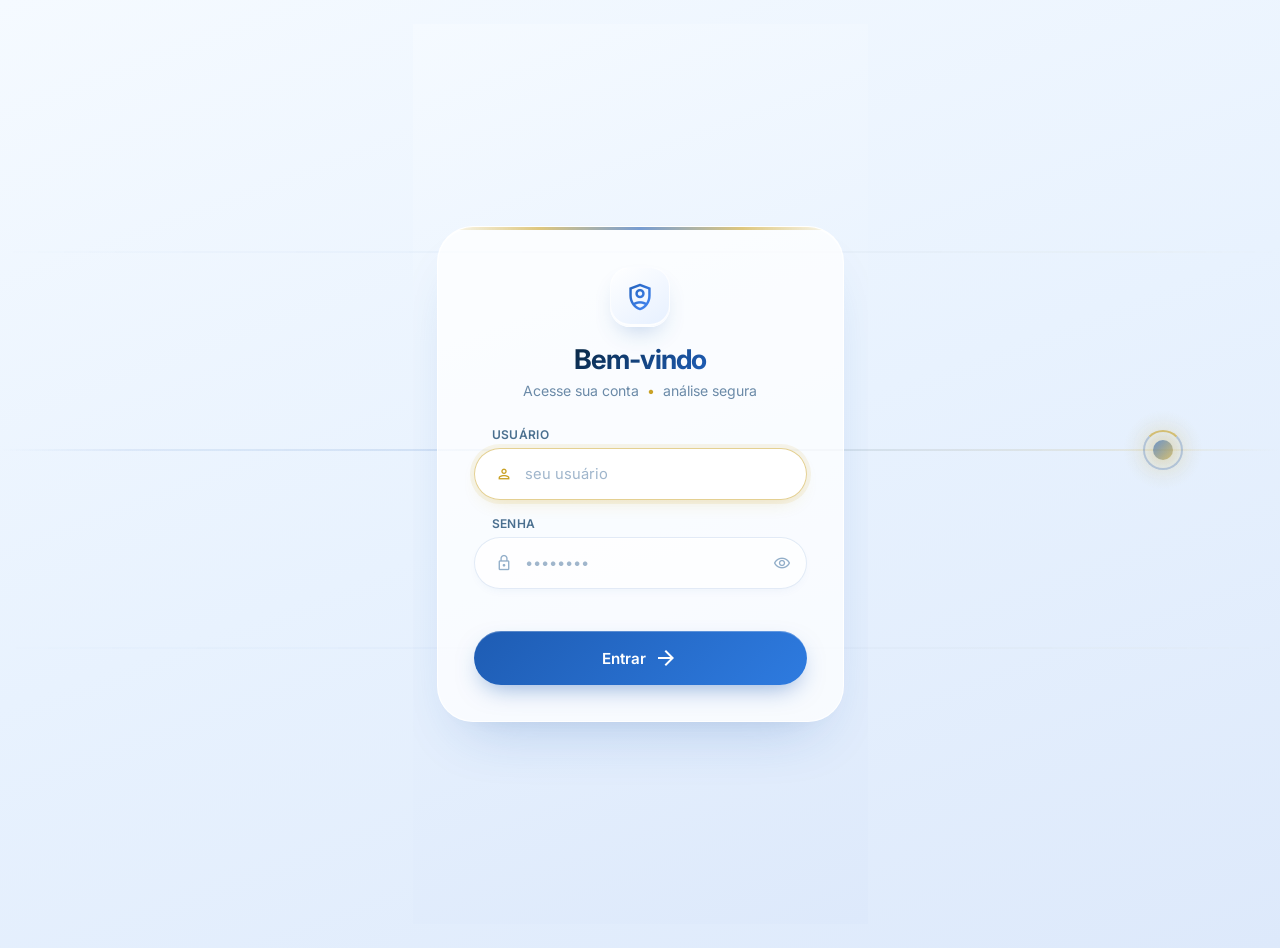
==== commit 8a56ef0e: "feat(frontend): integra dashboard com API" ====
--- a/frontend/index.html
+++ b/frontend/index.html
@@ -1,172 +1,95 @@
 <!DOCTYPE html>
 <html lang="pt-BR">
 <head>
-  <meta charset="UTF-8">
-  <meta name="viewport" content="width=device-width, initial-scale=1.0">
-  <title>Análise de Arquivos · Login</title>
-  
-  <!-- Fontes e Ícones -->
-  <link rel="preconnect" href="https://fonts.googleapis.com">
-  <link rel="preconnect" href="https://fonts.gstatic.com" crossorigin>
-  <link href="https://fonts.googleapis.com/css2?family=Inter:opsz,wght@14..32,400;14..32,500;14..32,600;14..32,700&display=swap" rel="stylesheet">
-  <link rel="stylesheet" href="https://fonts.googleapis.com/css2?family=Material+Symbols+Outlined:opsz,wght,FILL,GRAD@20..48,100..700,0,1" />
-  
-  <!-- Estilo Externo (Pasta css/) -->
-  <link rel="stylesheet" href="css/index.css">
+    <meta charset="UTF-8">
+    <meta name="viewport" content="width=device-width, initial-scale=1.0">
+    <title>Análise de Arquivos · Login</title>
+    <!-- Fontes e Ícones -->
+    <link rel="preconnect" href="https://fonts.googleapis.com">
+    <link rel="preconnect" href="https://fonts.gstatic.com" crossorigin>
+    <link href="https://fonts.googleapis.com/css2?family=Inter:opsz,wght@14..32,400;14..32,500;14..32,600;14..32,700&display=swap" rel="stylesheet">
+    <link rel="stylesheet" href="https://fonts.googleapis.com/css2?family=Material+Symbols+Outlined:opsz,wght,FILL,GRAD@20..48,100..700,0..1,-50..200" />
+    <!-- Estilo Externo -->
+    <link rel="stylesheet" href="css/index.css">
 </head>
 <body>
+    <!-- FUNDO ANIMADO -->
+    <div class="bg-canvas" aria-hidden="true">
+        <div class="bg-track"></div>
+        <div class="bg-track secondary"></div>
+        <div class="bg-track tertiary"></div>
+        <div class="analysis-node"></div>
+    </div>
 
-  <!-- ============================================
-       FUNDO ANIMADO
-       ============================================ -->
-  <div class="bg-canvas" aria-hidden="true">
-    <div class="bg-track"></div>
-    <div class="bg-track secondary"></div>
-    <div class="bg-track tertiary"></div>
-    <div class="analysis-node"></div>
-  </div>
+    <!-- TELA 1 - LOGIN -->
+    <section class="screen screen-login" id="screenLogin">
+        <div class="login-card" id="loginCard">
+            <div class="login-brand">
+                <div class="login-brand-icon">
+                    <span class="material-symbols-outlined">shield_person</span>
+                </div>
+                <h1>Bem-vindo</h1>
+                <p>
+                    <span>Acesse sua conta</span>
+                    <span class="gold-dot">•</span>
+                    <span>análise segura</span>
+                </p>
+            </div>
 
-  <!-- ============================================
-       TELA 1 — LOGIN
-       ============================================ -->
-  <section class="screen screen-login" id="screenLogin">
-    <div class="login-card" id="loginCard">
-      <div class="login-brand">
-        <div class="login-brand-icon">
-          <span class="material-symbols-outlined">shield_person</span>
+            <form id="loginForm" novalidate>
+                <!-- Campo usuário -->
+                <div class="form-group">
+                    <label class="form-label" for="loginUser">Usuário</label>
+                    <div class="form-field" id="fieldUserContainer">
+                        <span class="material-symbols-outlined field-icon">person</span>
+                        <input
+                            type="text"
+                            id="loginUser"
+                            placeholder="seu usuário"
+                            autocomplete="username"
+                            aria-describedby="errorMsg"
+                            required
+                        >
+                    </div>
+                </div>
+
+                <!-- Campo senha -->
+                <div class="form-group">
+                    <label class="form-label" for="loginPass">Senha</label>
+                    <div class="form-field" id="fieldPassContainer">
+                        <span class="material-symbols-outlined field-icon">lock</span>
+                        <input
+                            type="password"
+                            id="loginPass"
+                            placeholder="••••••••"
+                            autocomplete="current-password"
+                            aria-describedby="errorMsg"
+                            required
+                        >
+                        <button type="button" class="field-action" id="togglePass" aria-label="Mostrar senha">
+                            <span class="material-symbols-outlined" id="togglePassIcon">visibility</span>
+                        </button>
+                    </div>
+                </div>
+
+                <!-- Mensagem de erro -->
+                <div class="error-msg" id="errorMsg" aria-live="polite">
+                    <span class="material-symbols-outlined">error</span>
+                    <span id="errorText">Usuário ou senha inválidos.</span>
+                </div>
+
+                <!-- Botão entrar -->
+                <button type="submit" class="login-btn" id="loginBtn">
+                    <span>Entrar</span>
+                    <span class="material-symbols-outlined">arrow_forward</span>
+                </button>
+            </form>
+            
+            <!-- REMOVIDO: Links de "Esqueci a senha" e "Criar conta" -->
         </div>
-        <h1>Bem-vindo</h1>
-        <p>
-          <span>Acesse sua conta</span>
-          <span class="gold-dot">◆</span>
-          <span>análise segura</span>
-        </p>
-      </div>
+    </section>
 
-      <form id="loginForm" novalidate>
-        <!-- Campo usuário -->
-        <div class="form-group">
-          <label class="form-label" for="loginUser">Usuário</label>
-          <div class="form-field" id="fieldUserContainer">
-            <span class="material-symbols-outlined field-icon">person</span>
-            <input 
-              type="text" 
-              id="loginUser" 
-              placeholder="seu usuário" 
-              autocomplete="username"
-              aria-describedby="errorMsg"
-              required
-            >
-          </div>
-        </div>
-
-        <!-- Campo senha -->
-        <div class="form-group">
-          <label class="form-label" for="loginPass">Senha</label>
-          <div class="form-field" id="fieldPassContainer">
-            <span class="material-symbols-outlined field-icon">lock</span>
-            <input 
-              type="password" 
-              id="loginPass" 
-              placeholder="••••••••" 
-              autocomplete="current-password"
-              aria-describedby="errorMsg"
-              required
-            >
-            <button type="button" class="field-action" id="togglePass" aria-label="Mostrar senha">
-              <span class="material-symbols-outlined" id="togglePassIcon">visibility</span>
-            </button>
-          </div>
-        </div>
-
-        <!-- Mensagem de erro -->
-        <div class="error-msg" id="errorMsg" aria-live="polite">
-          <span class="material-symbols-outlined">error</span>
-          <span id="errorText">Usuário ou senha inválidos</span>
-        </div>
-
-        <!-- Botão entrar -->
-        <button type="submit" class="login-btn" id="loginBtn">
-          <span>Entrar</span>
-          <span class="material-symbols-outlined">arrow_forward</span>
-        </button>
-      </form>
-
-      <div class="login-divider">ou</div>
-
-      <div class="login-links">
-        <a href="#" id="linkForgot">
-          <span class="material-symbols-outlined">help</span>
-          Esqueci a senha
-        </a>
-        <a href="#" id="linkRegister">
-          <span class="material-symbols-outlined">person_add</span>
-          Criar conta
-        </a>
-      </div>
-    </div>
-  </section>
-
-  <!-- ============================================
-       TELA 2 — APP (upload/análise)
-       ============================================ -->
-  <section class="screen screen-app hidden" id="screenApp">
-    <div class="content">
-      <button class="logout-btn" id="logoutBtn" aria-label="Sair">
-        <span class="material-symbols-outlined">logout</span>
-      </button>
-
-      <!-- Cabeçalho -->
-      <div class="brand">
-        <div class="brand-icon">
-          <span class="material-symbols-outlined">analytics</span>
-        </div>
-        <h1 id="appWelcomeTitle">Sistema de Análise</h1>
-        <p>
-          <span>Anexe seus arquivos para análise</span>
-          <span class="gold-dot">◆</span>
-          <span>seguro &amp; rápido</span>
-        </p>
-      </div>
-
-      <!-- Card de anexos -->
-      <div class="attachments-card">
-        <div class="attachments-header">
-          <h2>
-            <span class="material-symbols-outlined">folder_data</span>
-            Arquivos anexados
-          </h2>
-          <span class="file-count" id="fileCount">0</span>
-        </div>
-
-        <div class="file-list" id="fileList">
-          <div class="empty-state" id="emptyState">
-            <span class="material-symbols-outlined">inbox</span>
-            <span>Nenhum arquivo anexado ainda</span>
-          </div>
-        </div>
-      </div>
-
-      <!-- Campo de input -->
-      <div class="input-bar">
-        <div class="input-bar-inner" id="inputBar" tabindex="0" role="button">
-          <span class="input-bar-text" id="inputBarText">Anexar arquivo para análise...</span>
-          <button class="attach-btn" id="attachBtn" aria-label="Anexar arquivo">
-            <span class="material-symbols-outlined">attach_file</span>
-          </button>
-        </div>
-        <div class="input-hint">
-          <span class="material-symbols-outlined">lock</span>
-          <span>Processamento criptografado de ponta a ponta</span>
-          <span class="material-symbols-outlined">auto_awesome</span>
-        </div>
-      </div>
-
-      <input type="file" id="fileInput" multiple accept=".pdf,.doc,.docx,.txt,.png,.jpg,.jpeg,.gif,.csv,.xlsx,.zip,.json,.xml">
-    </div>
-  </section>
-
-  <!-- Script Externo (Pasta js/) -->
-  <script src="js/index.js"></script>
+    <!-- Script Externo -->
+    <script src="js/index.js"></script>
 </body>
 </html>
--- a/frontend/css/index.css
+++ b/frontend/css/index.css
@@ -1,908 +1,430 @@
 * {
-  margin: 0;
-  padding: 0;
-  box-sizing: border-box;
+    margin: 0;
+    padding: 0;
+    box-sizing: border-box;
 }
 
 html, body {
-  min-height: 100vh;
-}
-
-body {
-  font-family: 'Inter', -apple-system, BlinkMacSystemFont, sans-serif;
-  background: linear-gradient(160deg, #f5faff 0%, #e8f2fe 50%, #dde9fb 100%);
-  display: flex;
-  align-items: center;
-  justify-content: center;
-  padding: 24px;
-  color: #1a2b3e;
-  position: relative;
-  overflow-x: hidden;
-}
-
-/* ============================================
-   FUNDO ANIMADO — Esteira de análise
-   ============================================ */
+    min-height: 100vh;
+    font-family: 'Inter', -apple-system, BlinkMacSystemFont, sans-serif;
+    background: linear-gradient(160deg, #f5faff 0%, #e8f2fe 50%, #dde9fb 100%);
+    display: flex;
+    align-items: center;
+    justify-content: center;
+    padding: 24px;
+    color: #1a2b3e;
+    position: relative;
+    overflow-x: hidden;
+}
+
+/* ==============================================
+   FUNDO ANIMADO - Esteira de análise
+   ============================================== */
 .bg-canvas {
-  position: fixed;
-  inset: 0;
-  z-index: 0;
-  overflow: hidden;
-  pointer-events: none;
+    position: fixed;
+    inset: 0;
+    z-index: 0;
+    overflow: hidden;
+    pointer-events: none;
 }
 
 .bg-track {
-  position: absolute;
-  top: 50%;
-  left: 0;
-  right: 0;
-  height: 2px;
-  background: linear-gradient(90deg, 
-    transparent 0%, 
-    rgba(30, 92, 179, 0.08) 10%, 
-    rgba(30, 92, 179, 0.15) 50%, 
-    rgba(201, 162, 39, 0.12) 90%, 
-    transparent 100%);
-  transform: translateY(-50%);
+    position: absolute;
+    top: 50%;
+    left: 0;
+    right: 0;
+    height: 2px;
+    background: linear-gradient(90deg,
+        transparent 0%,
+        rgba(30, 92, 179, 0.08) 10%,
+        rgba(30, 92, 179, 0.15) 50%,
+        rgba(201, 162, 39, 0.12) 90%,
+        transparent 100%);
+    transform: translateY(-50%);
 }
 
 .bg-track.secondary { top: 28%; height: 1px; opacity: 0.5; }
 .bg-track.tertiary { top: 72%; height: 1px; opacity: 0.4; }
 
 .traveler {
-  position: absolute;
-  display: flex;
-  align-items: center;
-  justify-content: center;
-  border-radius: 12px;
-  background: rgba(255, 255, 255, 0.75);
-  backdrop-filter: blur(6px);
-  -webkit-backdrop-filter: blur(6px);
-  box-shadow: 
-    0 4px 14px -4px rgba(30, 92, 179, 0.2),
-    0 0 0 1px rgba(255, 255, 255, 0.6) inset;
-  border: 1px solid rgba(30, 92, 179, 0.1);
-  animation: travelRight linear infinite;
-  will-change: transform;
+    position: absolute;
+    display: flex;
+    align-items: center;
+    justify-content: center;
+    border-radius: 12px;
+    background: rgba(255, 255, 255, 0.75);
+    backdrop-filter: blur(6px);
+    -webkit-backdrop-filter: blur(6px);
+    box-shadow:
+        0 4px 14px -4px rgba(30, 92, 179, 0.2),
+        0 0 0 1px rgba(255, 255, 255, 0.6) inset;
+    border: 1px solid rgba(30, 92, 179, 0.1);
+    animation: travelRight linear infinite;
+    will-change: transform;
 }
 
 .traveler .material-symbols-outlined {
-  font-size: 16px;
-  color: #1e5cb3;
-  opacity: 0.9;
+    font-size: 16px;
+    color: #1e5cb3;
+    opacity: 0.9;
 }
 
 .traveler.gold {
-  border-color: rgba(201, 162, 39, 0.25);
-  box-shadow: 
-    0 4px 14px -4px rgba(201, 162, 39, 0.25),
-    0 0 0 1px rgba(255, 248, 225, 0.7) inset;
+    border-color: rgba(201, 162, 39, 0.25);
+    box-shadow:
+        0 4px 14px -4px rgba(201, 162, 39, 0.25),
+        0 0 0 1px rgba(255, 248, 225, 0.7) inset;
 }
 .traveler.gold .material-symbols-outlined { color: #b8901a; }
 
 .traveler.small { width: 26px; height: 26px; border-radius: 8px; }
 .traveler.small .material-symbols-outlined { font-size: 13px; }
+
 .traveler.medium { width: 34px; height: 34px; }
 .traveler.medium .material-symbols-outlined { font-size: 17px; }
+
 .traveler.large { width: 42px; height: 42px; border-radius: 14px; }
 .traveler.large .material-symbols-outlined { font-size: 22px; }
 
 .dot {
-  position: absolute;
-  border-radius: 50%;
-  animation: travelRight linear infinite;
-  will-change: transform;
+    position: absolute;
+    border-radius: 50%;
+    animation: travelRight linear infinite;
+    will-change: transform;
 }
 
 @keyframes travelRight {
-  0% {
-    transform: translateX(-120px) translateY(0) rotate(0deg);
+    0% {
+        transform: translateX(-120px) translateY(0) rotate(0deg);
+        opacity: 0;
+    }
+    8% { opacity: 1; }
+    92% { opacity: 1; }
+    100% {
+        transform: translateX(calc(100vw + 120px)) translateY(0) rotate(360deg);
+        opacity: 0;
+    }
+}
+
+@keyframes travelWave {
+    0% {
+        transform: translateX(-120px) translateY(0);
+        opacity: 0;
+    }
+    10% { opacity: 1; }
+    50% { transform: translateX(50vw) translateY(-30px); }
+    90% { opacity: 1; }
+    100% {
+        transform: translateX(calc(100vw + 120px)) translateY(20px);
+        opacity: 0;
+    }
+}
+
+.analysis-node {
+    position: absolute;
+    right: 6%;
+    top: 50%;
+    transform: translateY(-50%);
+    width: 80px;
+    height: 80px;
+    border-radius: 50%;
+    background: radial-gradient(circle, rgba(201, 162, 39, 0.15) 0%, transparent 70%);
+    animation: nodePulse 3s ease-in-out infinite;
+}
+
+.analysis-node::before {
+    content: '';
+    position: absolute;
+    inset: 20px;
+    border-radius: 50%;
+    border: 2px solid rgba(30, 92, 179, 0.25);
+    animation: nodeSpin 8s linear infinite;
+    border-top-color: rgba(201, 162, 39, 0.6);
+}
+
+.analysis-node::after {
+    content: '';
+    position: absolute;
+    inset: 30px;
+    border-radius: 50%;
+    background: linear-gradient(135deg, rgba(30, 92, 179, 0.6), rgba(201, 162, 39, 0.6));
+    animation: nodePulse 2s ease-in-out infinite;
+    box-shadow: 0 0 20px rgba(201, 162, 39, 0.4);
+}
+
+@keyframes nodePulse {
+    0%, 100% { opacity: 0.5; transform: translateY(-50%) scale(1); }
+    50% { opacity: 0.9; transform: translateY(-50%) scale(1.08); }
+}
+
+@keyframes nodeSpin { to { transform: rotate(360deg); } }
+
+/* ==============================================
+   TELAS (Login e App) - transição de visibilidade
+   ============================================== */
+.screen {
+    position: relative;
+    z-index: 10;
+    width: 100%;
+    max-width: 780px;
+    display: flex;
+    flex-direction: column;
+    align-items: center;
+    transition: opacity 0.5s cubic-bezier(0.4, 0, 0.2, 1),
+                transform 0.5s cubic-bezier(0.4, 0, 0.2, 1),
+                filter 0.5s cubic-bezier(0.4, 0, 0.2, 1);
+}
+
+.screen.hidden { display: none !important; }
+
+.screen-login { opacity: 1; transform: translateY(0) scale(1); filter: blur(0); }
+.screen-login.fading { opacity: 0; transform: translateY(-20px) scale(0.96); filter: blur(6px); pointer-events: none; }
+
+.screen-app { opacity: 0; transform: translateY(20px) scale(0.96); filter: blur(6px); pointer-events: none; }
+.screen-app.visible { opacity: 1; transform: translateY(0) scale(1); filter: blur(0); pointer-events: auto; }
+
+.login-card {
+    width: 100%;
+    max-width: 440px;
+    background: rgba(255, 255, 255, 0.75);
+    backdrop-filter: blur(20px);
+    -webkit-backdrop-filter: blur(20px);
+    border-radius: 36px;
+    border: 1px solid rgba(255, 255, 255, 0.9);
+    box-shadow:
+        0 30px 60px -30px rgba(30, 92, 179, 0.3),
+        0 10px 30px -15px rgba(0, 0, 0, 0.05),
+        inset 0 1px 0 0 rgba(255, 255, 255, 0.9);
+    padding: 40px 36px 36px;
+    animation: fadeUp 0.9s cubic-bezier(0.2, 0, 0, 1) both;
+    position: relative;
+    overflow: hidden;
+}
+
+.login-card::before {
+    content: '';
+    position: absolute;
+    top: 0; left: 0; right: 0;
+    height: 3px;
+    background: linear-gradient(90deg, transparent, #c9a227, #1e5cb3, #c9a227, transparent);
+    opacity: 0.6;
+}
+
+.login-brand { text-align: center; margin-bottom: 28px; }
+
+.login-brand-icon {
+    display: inline-flex;
+    align-items: center;
+    justify-content: center;
+    width: 60px;
+    height: 60px;
+    border-radius: 20px;
+    background: linear-gradient(145deg, #ffffff, #e6f0ff);
+    box-shadow: 0 12px 24px -10px rgba(30, 92, 179, 0.3), inset 0 -2px 0 0 rgba(255, 255, 255, 0.9);
+    margin-bottom: 16px;
+    border: 1px solid rgba(255, 255, 255, 0.8);
+}
+
+.login-brand-icon .material-symbols-outlined {
+    font-size: 32px;
+    background: linear-gradient(135deg, #1e5cb3, #4a8eff);
+    -webkit-background-clip: text;
+    background-clip: text;
+    -webkit-text-fill-color: transparent;
+}
+
+.login-brand h1 {
+    font-size: 1.7rem;
+    font-weight: 700;
+    letter-spacing: -0.03em;
+    background: linear-gradient(135deg, #0a2a4a 30%, #1e5cb3 70%);
+    -webkit-background-clip: text;
+    background-clip: text;
+    -webkit-text-fill-color: transparent;
+    margin-bottom: 6px;
+}
+
+.login-brand p {
+    font-size: 0.88rem;
+    color: #6b8aa8;
+    display: flex;
+    align-items: center;
+    justify-content: center;
+    gap: 8px;
+}
+
+.login-brand p .gold-dot { color: #c9a227; }
+
+.form-group { margin-bottom: 16px; position: relative; }
+
+.form-label {
+    display: block;
+    font-size: 0.75rem;
+    font-weight: 600;
+    color: #4a6f8f;
+    margin-bottom: 6px;
+    padding-left: 18px;
+    letter-spacing: 0.03em;
+    text-transform: uppercase;
+}
+
+.form-field {
+    position: relative;
+    display: flex;
+    align-items: center;
+    background: rgba(255, 255, 255, 0.7);
+    border: 1px solid rgba(30, 92, 179, 0.12);
+    border-radius: 100px;
+    padding: 4px 4px 4px 20px;
+    transition: all 0.35s cubic-bezier(0.2, 0, 0, 1);
+    box-shadow: 0 4px 12px -6px rgba(30, 92, 179, 0.1), inset 0 1px 0 0 rgba(255, 255, 255, 0.9);
+}
+
+.form-field.invalid {
+    border-color: rgba(213, 63, 63, 0.5);
+    background: rgba(255, 245, 245, 0.8);
+}
+
+.form-field:focus-within {
+    border-color: rgba(201, 162, 39, 0.5);
+    background: rgba(255, 255, 255, 0.95);
+    box-shadow: 0 0 0 4px rgba(201, 162, 39, 0.1), 0 8px 20px -10px rgba(201, 162, 39, 0.3), inset 0 1px 0 0 rgba(255, 255, 255, 0.9);
+}
+
+.form-field .material-symbols-outlined.field-icon {
+    font-size: 18px;
+    color: #92aec9;
+    margin-right: 4px;
+    transition: color 0.3s;
+    flex-shrink: 0;
+}
+
+.form-field:focus-within .material-symbols-outlined.field-icon { color: #c9a227; }
+
+.form-field input {
+    flex: 1;
+    background: transparent;
+    border: none;
+    outline: none;
+    font-family: inherit;
+    font-size: 0.92rem;
+    color: #0a2a4a;
+    padding: 12px 8px;
+    font-weight: 400;
+    min-width: 0;
+}
+
+.form-field input::placeholder { color: #a0b6cc; font-weight: 400; }
+
+.field-action {
+    width: 40px;
+    height: 40px;
+    border-radius: 50%;
+    border: none;
+    background: transparent;
+    color: #92aec9;
+    display: flex;
+    align-items: center;
+    justify-content: center;
+    cursor: pointer;
+    transition: all 0.25s ease;
+    flex-shrink: 0;
+}
+
+.field-action .material-symbols-outlined { font-size: 18px; }
+
+.field-action:hover { background: rgba(30, 92, 179, 0.08); color: #1e5cb3; }
+
+.login-btn {
+    width: 100%;
+    border: none;
+    border-radius: 100px;
+    padding: 15px 22px;
+    font-family: inherit;
+    font-size: 0.95rem;
+    font-weight: 600;
+    letter-spacing: 0.01em;
+    color: white;
+    background: linear-gradient(135deg, #1e5cb3, #2e7be0);
+    cursor: pointer;
+    margin-top: 8px;
+    display: flex;
+    align-items: center;
+    justify-content: center;
+    gap: 8px;
+    transition: all 0.4s cubic-bezier(0.2, 0, 0, 1);
+    box-shadow:
+        0 10px 24px -8px rgba(30, 92, 179, 0.5),
+        inset 0 1px 0 0 rgba(255, 255, 255, 0.25);
+    position: relative;
+    overflow: hidden;
+}
+
+.login-btn::before {
+    content: '';
+    position: absolute;
+    inset: 0;
+    background: linear-gradient(135deg, #c9a227, #dbb93d);
     opacity: 0;
-  }
-  8% { opacity: 1; }
-  92% { opacity: 1; }
-  100% {
-    transform: translateX(calc(100vw + 120px)) translateY(0) rotate(360deg);
+    transition: opacity 0.4s;
+    z-index: 0;
+}
+
+.login-btn:hover::before { opacity: 1; }
+
+.login-btn:hover {
+    box-shadow:
+        0 14px 30px -8px rgba(201, 162, 39, 0.5),
+        inset 0 1px 0 0 rgba(255, 255, 255, 0.3);
+    transform: translateY(-1px);
+}
+
+.login-btn:active { transform: scale(0.98); }
+
+.login-btn span, .login-btn .material-symbols-outlined {
+    position: relative;
+    z-index: 1;
+}
+
+/* Mensagem de erro */
+.error-msg {
+    color: #d53f3f;
+    font-size: 0.78rem;
+    text-align: center;
+    margin-top: 6px;
+    min-height: 18px;
     opacity: 0;
-  }
-}
-
-@keyframes travelWave {
-  0% {
-    transform: translateX(-120px) translateY(0);
-    opacity: 0;
-  }
-  10% { opacity: 1; }
-  50% { transform: translateX(50vw) translateY(-30px); }
-  90% { opacity: 1; }
-  100% {
-    transform: translateX(calc(100vw + 120px)) translateY(20px);
-    opacity: 0;
-  }
-}
-
-.analysis-node {
-  position: absolute;
-  right: 6%;
-  top: 50%;
-  transform: translateY(-50%);
-  width: 80px;
-  height: 80px;
-  border-radius: 50%;
-  background: radial-gradient(circle, rgba(201, 162, 39, 0.15) 0%, transparent 70%);
-  animation: nodePulse 3s ease-in-out infinite;
-}
-
-.analysis-node::before {
-  content: '';
-  position: absolute;
-  inset: 20px;
-  border-radius: 50%;
-  border: 2px solid rgba(30, 92, 179, 0.25);
-  animation: nodeSpin 8s linear infinite;
-  border-top-color: rgba(201, 162, 39, 0.6);
-}
-
-.analysis-node::after {
-  content: '';
-  position: absolute;
-  inset: 30px;
-  border-radius: 50%;
-  background: linear-gradient(135deg, rgba(30, 92, 179, 0.6), rgba(201, 162, 39, 0.6));
-  animation: nodePulse 2s ease-in-out infinite;
-  box-shadow: 0 0 20px rgba(201, 162, 39, 0.4);
-}
-
-@keyframes nodePulse {
-  0%, 100% { opacity: 0.5; transform: translateY(-50%) scale(1); }
-  50% { opacity: 0.9; transform: translateY(-50%) scale(1.08); }
-}
-
-@keyframes nodeSpin { to { transform: rotate(360deg); } }
-
-/* ============================================
-   TELAS (Login e App) — transição de visibilidade
-   ============================================ */
-.screen {
-  position: relative;
-  z-index: 10;
-  width: 100%;
-  max-width: 780px;
-  display: flex;
-  flex-direction: column;
-  align-items: center;
-  transition: opacity 0.5s cubic-bezier(0.4, 0, 0.2, 1),
-              transform 0.5s cubic-bezier(0.4, 0, 0.2, 1),
-              filter 0.5s cubic-bezier(0.4, 0, 0.2, 1);
-}
-
-.screen.hidden {
-  display: none !important;
-}
-
-.screen-login {
-  opacity: 1;
-  transform: translateY(0) scale(1);
-  filter: blur(0);
-}
-
-.screen-login.fading {
-  opacity: 0;
-  transform: translateY(-20px) scale(0.96);
-  filter: blur(6px);
-  pointer-events: none;
-}
-
-.screen-app {
-  opacity: 0;
-  transform: translateY(20px) scale(0.96);
-  filter: blur(6px);
-  pointer-events: none;
-}
-
-.screen-app.visible {
-  opacity: 1;
-  transform: translateY(0) scale(1);
-  filter: blur(0);
-  pointer-events: auto;
-}
-
-/* ============================================
-   LOGIN — Estilos
-   ============================================ */
-.login-card {
-  width: 100%;
-  max-width: 440px;
-  background: rgba(255, 255, 255, 0.75);
-  backdrop-filter: blur(20px);
-  -webkit-backdrop-filter: blur(20px);
-  border-radius: 36px;
-  border: 1px solid rgba(255, 255, 255, 0.9);
-  box-shadow: 
-    0 30px 60px -30px rgba(30, 92, 179, 0.3),
-    0 10px 30px -15px rgba(0, 0, 0, 0.05),
-    inset 0 1px 0 0 rgba(255, 255, 255, 0.9);
-  padding: 40px 36px 36px;
-  animation: fadeUp 0.9s cubic-bezier(0.2, 0, 0, 1) both;
-  position: relative;
-  overflow: hidden;
-}
-
-.login-card::before {
-  content: '';
-  position: absolute;
-  top: 0;
-  left: 0;
-  right: 0;
-  height: 3px;
-  background: linear-gradient(90deg, transparent, #c9a227, #1e5cb3, #c9a227, transparent);
-  opacity: 0.6;
-}
-
-.login-brand {
-  text-align: center;
-  margin-bottom: 28px;
-}
-
-.login-brand-icon {
-  display: inline-flex;
-  align-items: center;
-  justify-content: center;
-  width: 60px;
-  height: 60px;
-  border-radius: 20px;
-  background: linear-gradient(145deg, #ffffff, #e6f0ff);
-  box-shadow: 
-    0 12px 24px -10px rgba(30, 92, 179, 0.3),
-    inset 0 -2px 0 0 rgba(255, 255, 255, 0.9);
-  margin-bottom: 16px;
-  border: 1px solid rgba(255, 255, 255, 0.8);
-}
-
-.login-brand-icon .material-symbols-outlined {
-  font-size: 32px;
-  background: linear-gradient(135deg, #1e5cb3, #4a8eff);
-  -webkit-background-clip: text;
-  background-clip: text;
-  -webkit-text-fill-color: transparent;
-}
-
-.login-brand h1 {
-  font-size: 1.7rem;
-  font-weight: 700;
-  letter-spacing: -0.03em;
-  background: linear-gradient(135deg, #0a2a4a 30%, #1e5cb3 70%);
-  -webkit-background-clip: text;
-  background-clip: text;
-  -webkit-text-fill-color: transparent;
-  margin-bottom: 6px;
-}
-
-.login-brand p {
-  font-size: 0.88rem;
-  color: #6b8aa8;
-  display: flex;
-  align-items: center;
-  justify-content: center;
-  gap: 8px;
-}
-
-.login-brand p .gold-dot { color: #c9a227; }
-
-.form-group {
-  margin-bottom: 16px;
-  position: relative;
-}
-
-.form-label {
-  display: block;
-  font-size: 0.75rem;
-  font-weight: 600;
-  color: #4a6f8f;
-  margin-bottom: 6px;
-  padding-left: 18px;
-  letter-spacing: 0.03em;
-  text-transform: uppercase;
-}
-
-.form-field {
-  position: relative;
-  display: flex;
-  align-items: center;
-  background: rgba(255, 255, 255, 0.7);
-  border: 1px solid rgba(30, 92, 179, 0.12);
-  border-radius: 100px;
-  padding: 4px 4px 4px 20px;
-  transition: all 0.35s cubic-bezier(0.2, 0, 0, 1);
-  box-shadow: 
-    0 4px 12px -6px rgba(30, 92, 179, 0.1),
-    inset 0 1px 0 0 rgba(255, 255, 255, 0.9);
-}
-
-.form-field.invalid {
-  border-color: rgba(213, 63, 63, 0.5);
-  background: rgba(255, 245, 245, 0.8);
-}
-
-.form-field:focus-within {
-  border-color: rgba(201, 162, 39, 0.5);
-  background: rgba(255, 255, 255, 0.95);
-  box-shadow: 
-    0 0 0 4px rgba(201, 162, 39, 0.1),
-    0 8px 20px -10px rgba(201, 162, 39, 0.3),
-    inset 0 1px 0 0 rgba(255, 255, 255, 0.9);
-}
-
-.form-field .material-symbols-outlined.field-icon {
-  font-size: 18px;
-  color: #92aec9;
-  margin-right: 4px;
-  transition: color 0.3s;
-  flex-shrink: 0;
-}
-
-.form-field:focus-within .material-symbols-outlined.field-icon {
-  color: #c9a227;
-}
-
-.form-field input {
-  flex: 1;
-  background: transparent;
-  border: none;
-  outline: none;
-  font-family: inherit;
-  font-size: 0.92rem;
-  color: #0a2a4a;
-  padding: 12px 8px;
-  font-weight: 400;
-  min-width: 0;
-}
-
-.form-field input::placeholder {
-  color: #a0b6cc;
-  font-weight: 400;
-}
-
-.field-action {
-  width: 40px;
-  height: 40px;
-  border-radius: 50%;
-  border: none;
-  background: transparent;
-  color: #92aec9;
-  display: flex;
-  align-items: center;
-  justify-content: center;
-  cursor: pointer;
-  transition: all 0.25s ease;
-  flex-shrink: 0;
-}
-
-.field-action .material-symbols-outlined { font-size: 18px; }
-
-.field-action:hover {
-  background: rgba(30, 92, 179, 0.08);
-  color: #1e5cb3;
-}
-
-.login-btn {
-  width: 100%;
-  border: none;
-  border-radius: 100px;
-  padding: 15px 22px;
-  font-family: inherit;
-  font-size: 0.95rem;
-  font-weight: 600;
-  letter-spacing: 0.01em;
-  color: white;
-  background: linear-gradient(135deg, #1e5cb3, #2e7be0);
-  cursor: pointer;
-  margin-top: 8px;
-  display: flex;
-  align-items: center;
-  justify-content: center;
-  gap: 8px;
-  transition: all 0.4s cubic-bezier(0.2, 0, 0, 1);
-  box-shadow: 
-    0 10px 24px -8px rgba(30, 92, 179, 0.5),
-    inset 0 1px 0 0 rgba(255, 255, 255, 0.25);
-  position: relative;
-  overflow: hidden;
-}
-
-.login-btn::before {
-  content: '';
-  position: absolute;
-  inset: 0;
-  background: linear-gradient(135deg, #c9a227, #dbb93d);
-  opacity: 0;
-  transition: opacity 0.4s;
-  z-index: 0;
-}
-
-.login-btn:hover::before { opacity: 1; }
-
-.login-btn:hover {
-  box-shadow: 
-    0 14px 30px -8px rgba(201, 162, 39, 0.5),
-    inset 0 1px 0 0 rgba(255, 255, 255, 0.3);
-  transform: translateY(-1px);
-}
-
-.login-btn:active { transform: scale(0.98); }
-
-.login-btn span, .login-btn .material-symbols-outlined {
-  position: relative;
-  z-index: 1;
-}
-
-.login-btn .material-symbols-outlined {
-  font-size: 20px;
-  transition: transform 0.35s cubic-bezier(0.2, 0, 0, 1);
-}
-
-.login-btn:hover .material-symbols-outlined {
-  transform: translateX(4px);
-}
-
-.login-divider {
-  display: flex;
-  align-items: center;
-  gap: 14px;
-  margin: 22px 0 16px;
-  color: #a0b6cc;
-  font-size: 0.72rem;
-  letter-spacing: 0.05em;
-  text-transform: uppercase;
-  font-weight: 500;
-}
-
-.login-divider::before,
-.login-divider::after {
-  content: '';
-  flex: 1;
-  height: 1px;
-  background: linear-gradient(90deg, transparent, rgba(30, 92, 179, 0.15), transparent);
-}
-
-.login-links {
-  display: flex;
-  justify-content: space-between;
-  align-items: center;
-  font-size: 0.82rem;
-}
-
-.login-links a {
-  color: #1e5cb3;
-  text-decoration: none;
-  font-weight: 500;
-  transition: color 0.25s;
-  display: flex;
-  align-items: center;
-  gap: 4px;
-}
-
-.login-links a:hover { color: #c9a227; }
-.login-links a .material-symbols-outlined { font-size: 15px; }
-
-.error-msg {
-  color: #d53f3f;
-  font-size: 0.78rem;
-  text-align: center;
-  margin-top: 6px;
-  min-height: 18px;
-  opacity: 0;
-  transition: opacity 0.3s;
-  display: flex;
-  align-items: center;
-  justify-content: center;
-  gap: 4px;
+    transition: opacity 0.3s;
+    display: flex;
+    align-items: center;
+    justify-content: center;
+    gap: 4px;
 }
 
 .error-msg.show { opacity: 1; }
 .error-msg .material-symbols-outlined { font-size: 14px; }
 
 @keyframes shake {
-  0%, 100% { transform: translateX(0); }
-  20% { transform: translateX(-8px); }
-  40% { transform: translateX(8px); }
-  60% { transform: translateX(-6px); }
-  80% { transform: translateX(6px); }
+    0%, 100% { transform: translateX(0); }
+    20% { transform: translateX(-8px); }
+    40% { transform: translateX(8px); }
+    60% { transform: translateX(-6px); }
+    80% { transform: translateX(6px); }
 }
 
 .shake { animation: shake 0.5s cubic-bezier(0.36, 0.07, 0.19, 0.97); }
 
-/* ============================================
-   APP — Tela de Upload
-   ============================================ */
-.content {
-  width: 100%;
-  display: flex;
-  flex-direction: column;
-  align-items: center;
-  gap: 24px;
-  position: relative;
-  padding-top: 32px;
-}
-
-.brand {
-  text-align: center;
-  margin-bottom: 4px;
-  animation: fadeDown 0.8s cubic-bezier(0.2, 0, 0, 1) both;
-}
-
-.brand-icon {
-  display: inline-flex;
-  align-items: center;
-  justify-content: center;
-  width: 56px;
-  height: 56px;
-  border-radius: 20px;
-  background: linear-gradient(145deg, #ffffff, #e6f0ff);
-  box-shadow: 
-    0 12px 24px -10px rgba(30, 92, 179, 0.3),
-    inset 0 -2px 0 0 rgba(255, 255, 255, 0.9);
-  margin-bottom: 14px;
-  border: 1px solid rgba(255, 255, 255, 0.8);
-}
-
-.brand-icon .material-symbols-outlined {
-  font-size: 30px;
-  background: linear-gradient(135deg, #1e5cb3, #4a8eff);
-  -webkit-background-clip: text;
-  background-clip: text;
-  -webkit-text-fill-color: transparent;
-}
-
-.brand h1 {
-  font-size: 1.9rem;
-  font-weight: 700;
-  letter-spacing: -0.03em;
-  background: linear-gradient(135deg, #0a2a4a 30%, #1e5cb3 70%);
-  -webkit-background-clip: text;
-  background-clip: text;
-  -webkit-text-fill-color: transparent;
-  margin-bottom: 6px;
-}
-
-.brand p {
-  font-size: 0.92rem;
-  color: #6b8aa8;
-  display: flex;
-  align-items: center;
-  justify-content: center;
-  gap: 8px;
-}
-
-.brand p .gold-dot { color: #c9a227; }
-
-.logout-btn {
-  position: absolute;
-  top: 0;
-  right: 0;
-  width: 40px;
-  height: 40px;
-  border-radius: 50%;
-  border: 1px solid rgba(30, 92, 179, 0.1);
-  background: rgba(255, 255, 255, 0.7);
-  backdrop-filter: blur(10px);
-  -webkit-backdrop-filter: blur(10px);
-  color: #6b8aa8;
-  display: flex;
-  align-items: center;
-  justify-content: center;
-  cursor: pointer;
-  transition: all 0.3s cubic-bezier(0.2, 0, 0, 1);
-  z-index: 20;
-  box-shadow: 0 4px 12px -4px rgba(30, 92, 179, 0.15);
-}
-
-.logout-btn .material-symbols-outlined { font-size: 20px; }
-
-.logout-btn:hover {
-  background: rgba(255, 255, 255, 0.95);
-  color: #c9a227;
-  border-color: rgba(201, 162, 39, 0.3);
-  transform: rotate(-90deg) scale(1.05);
-  box-shadow: 0 8px 20px -8px rgba(201, 162, 39, 0.35);
-}
-
-.attachments-card {
-  width: 100%;
-  background: rgba(255, 255, 255, 0.7);
-  backdrop-filter: blur(16px);
-  -webkit-backdrop-filter: blur(16px);
-  border-radius: 32px;
-  border: 1px solid rgba(255, 255, 255, 0.8);
-  box-shadow: 
-    0 20px 40px -20px rgba(30, 92, 179, 0.2),
-    inset 0 1px 0 0 rgba(255, 255, 255, 0.9);
-  padding: 22px 22px 18px;
-  animation: fadeUp 0.9s cubic-bezier(0.2, 0, 0, 1) 0.15s both;
-}
-
-.attachments-header {
-  display: flex;
-  align-items: center;
-  justify-content: space-between;
-  padding: 0 6px 14px;
-  border-bottom: 1px solid rgba(30, 92, 179, 0.08);
-  margin-bottom: 12px;
-}
-
-.attachments-header h2 {
-  font-size: 0.82rem;
-  font-weight: 600;
-  text-transform: uppercase;
-  letter-spacing: 0.08em;
-  color: #6b8aa8;
-  display: flex;
-  align-items: center;
-  gap: 8px;
-}
-
-.attachments-header h2 .material-symbols-outlined {
-  font-size: 16px;
-  color: #1e5cb3;
-}
-
-.file-count {
-  font-size: 0.72rem;
-  font-weight: 600;
-  color: #1e5cb3;
-  background: rgba(30, 92, 179, 0.08);
-  padding: 3px 10px;
-  border-radius: 40px;
-  min-width: 26px;
-  text-align: center;
-}
-
-.file-list {
-  display: flex;
-  flex-direction: column;
-  gap: 8px;
-  max-height: 220px;
-  overflow-y: auto;
-  padding-right: 4px;
-}
-
-.file-list::-webkit-scrollbar { width: 5px; }
-.file-list::-webkit-scrollbar-track { background: transparent; }
-.file-list::-webkit-scrollbar-thumb {
-  background: rgba(30, 92, 179, 0.18);
-  border-radius: 10px;
-}
-
-.file-item {
-  display: flex;
-  align-items: center;
-  gap: 12px;
-  padding: 10px 14px;
-  border-radius: 18px;
-  background: rgba(255, 255, 255, 0.6);
-  border: 1px solid rgba(255, 255, 255, 0.9);
-  border-left: 3px solid #1e5cb3;
-  transition: all 0.3s cubic-bezier(0.2, 0, 0, 1);
-  animation: filePop 0.4s cubic-bezier(0.2, 0, 0, 1) both;
-  box-shadow: 0 3px 8px -4px rgba(30, 92, 179, 0.1);
-}
-
-.file-item:hover {
-  background: rgba(255, 255, 255, 0.95);
-  border-left-color: #c9a227;
-  transform: translateX(4px);
-  box-shadow: 0 8px 16px -8px rgba(201, 162, 39, 0.25);
-}
-
-@keyframes filePop {
-  0% { opacity: 0; transform: translateY(-6px) scale(0.97); }
-  100% { opacity: 1; transform: translateY(0) scale(1); }
-}
-
-.file-icon {
-  width: 34px;
-  height: 34px;
-  border-radius: 10px;
-  display: flex;
-  align-items: center;
-  justify-content: center;
-  background: rgba(30, 92, 179, 0.08);
-  color: #1e5cb3;
-  flex-shrink: 0;
-  transition: all 0.25s;
-}
-
-.file-icon .material-symbols-outlined { font-size: 18px; }
-
-.file-info { flex: 1; min-width: 0; }
-
-.file-name {
-  font-size: 0.88rem;
-  font-weight: 500;
-  color: #0a2a4a;
-  white-space: nowrap;
-  overflow: hidden;
-  text-overflow: ellipsis;
-}
-
-.file-meta {
-  font-size: 0.7rem;
-  color: #7b98b3;
-  margin-top: 2px;
-  display: flex;
-  gap: 8px;
-  align-items: center;
-}
-
-.file-meta .size-tag { color: #1e5cb3; font-weight: 500; }
-
-.remove-btn {
-  background: transparent;
-  border: none;
-  width: 30px;
-  height: 30px;
-  border-radius: 50%;
-  display: flex;
-  align-items: center;
-  justify-content: center;
-  cursor: pointer;
-  color: #92aec9;
-  transition: all 0.25s ease;
-  flex-shrink: 0;
-}
-
-.remove-btn .material-symbols-outlined { font-size: 16px; }
-
-.remove-btn:hover {
-  background: rgba(201, 162, 39, 0.12);
-  color: #b8901a;
-  transform: rotate(90deg) scale(1.1);
-}
-
-.empty-state {
-  display: flex;
-  flex-direction: column;
-  align-items: center;
-  gap: 4px;
-  padding: 20px 0 12px;
-  color: #a0b6cc;
-  font-size: 0.82rem;
-  text-align: center;
-}
-
-.empty-state .material-symbols-outlined {
-  font-size: 28px;
-  color: #c5d6e8;
-  margin-bottom: 2px;
-}
-
-.input-bar {
-  width: 100%;
-  max-width: 520px;
-  animation: slideUpBar 0.9s cubic-bezier(0.2, 0, 0, 1) 0.35s both;
-}
-
-.input-bar-inner {
-  display: flex;
-  align-items: center;
-  background: rgba(255, 255, 255, 0.85);
-  backdrop-filter: blur(20px);
-  -webkit-backdrop-filter: blur(20px);
-  border: 1px solid rgba(255, 255, 255, 0.9);
-  border-radius: 100px;
-  padding: 6px 8px 6px 22px;
-  box-shadow: 
-    0 16px 32px -16px rgba(30, 92, 179, 0.25),
-    0 0 0 1px rgba(201, 162, 39, 0.08) inset,
-    inset 0 1px 0 0 rgba(255, 255, 255, 0.9);
-  transition: all 0.4s cubic-bezier(0.2, 0, 0, 1);
-  cursor: pointer;
-  position: relative;
-  overflow: hidden;
-}
-
-.input-bar-inner:hover {
-  box-shadow: 
-    0 20px 40px -16px rgba(201, 162, 39, 0.3),
-    0 0 0 1px rgba(201, 162, 39, 0.15) inset,
-    inset 0 1px 0 0 rgba(255, 255, 255, 0.9);
-  transform: translateY(-1px);
-}
-
-.input-bar-inner.drag-over {
-  border-color: rgba(201, 162, 39, 0.5);
-  background: rgba(255, 252, 240, 0.95);
-  box-shadow: 
-    0 0 0 4px rgba(201, 162, 39, 0.12),
-    0 20px 40px -16px rgba(201, 162, 39, 0.35);
-}
-
-.input-bar-text {
-  flex: 1;
-  font-size: 0.92rem;
-  color: #7b98b3;
-  user-select: none;
-  transition: color 0.3s;
-}
-
-.attach-btn {
-  width: 44px;
-  height: 44px;
-  border-radius: 50%;
-  border: none;
-  background: linear-gradient(145deg, #1e5cb3, #2e7be0);
-  color: white;
-  display: flex;
-  align-items: center;
-  justify-content: center;
-  cursor: pointer;
-  transition: all 0.35s cubic-bezier(0.2, 0, 0, 1);
-  box-shadow: 
-    0 6px 14px -4px rgba(30, 92, 179, 0.5),
-    inset 0 1px 0 0 rgba(255, 255, 255, 0.25);
-  flex-shrink: 0;
-}
-
-.attach-btn .material-symbols-outlined {
-  font-size: 22px;
-  transition: transform 0.4s cubic-bezier(0.2, 0, 0, 1);
-}
-
-.attach-btn:hover {
-  background: linear-gradient(145deg, #c9a227, #dbb93d);
-  box-shadow: 
-    0 10px 20px -6px rgba(201, 162, 39, 0.5),
-    inset 0 1px 0 0 rgba(255, 255, 255, 0.3);
-  transform: scale(1.06);
-}
-
-.attach-btn:hover .material-symbols-outlined { transform: rotate(-45deg); }
-
-@keyframes slideUpBar {
-  0% { opacity: 0; transform: translateY(60px) scale(0.95); filter: blur(4px); }
-  60% { filter: blur(0); }
-  100% { opacity: 1; transform: translateY(0) scale(1); filter: blur(0); }
-}
-
 @keyframes fadeUp {
-  0% { opacity: 0; transform: translateY(30px); }
-  100% { opacity: 1; transform: translateY(0); }
+    0% { opacity: 0; transform: translateY(30px); }
+    100% { opacity: 1; transform: translateY(0); }
 }
 
 @keyframes fadeDown {
-  0% { opacity: 0; transform: translateY(-20px); }
-  100% { opacity: 1; transform: translateY(0); }
-}
-
-#fileInput { display: none; }
-
-.input-hint {
-  text-align: center;
-  font-size: 0.72rem;
-  color: #92aec9;
-  margin-top: 12px;
-  display: flex;
-  align-items: center;
-  justify-content: center;
-  gap: 6px;
-  animation: fadeUp 0.9s cubic-bezier(0.2, 0, 0, 1) 0.6s both;
-}
-
-.input-hint .material-symbols-outlined {
-  font-size: 14px;
-  color: #c9a227;
+    0% { opacity: 0; transform: translateY(-20px); }
+    100% { opacity: 1; transform: translateY(0); }
 }
 
 @media (max-width: 560px) {
-  .login-card { padding: 32px 24px 28px; border-radius: 30px; }
-  .login-brand h1 { font-size: 1.4rem; }
-  .brand h1 { font-size: 1.5rem; }
-  .brand-icon { width: 48px; height: 48px; }
-  .brand-icon .material-symbols-outlined { font-size: 24px; }
-  .attachments-card { padding: 16px 14px 14px; border-radius: 26px; }
-  .input-bar-inner { padding: 5px 6px 5px 18px; }
-  .attach-btn { width: 40px; height: 40px; }
-  .attach-btn .material-symbols-outlined { font-size: 20px; }
-  .input-bar-text { font-size: 0.85rem; }
-  .logout-btn { top: -10px; right: 0; width: 36px; height: 36px; }
+    .login-card { padding: 32px 24px 28px; border-radius: 30px; }
+    .login-brand h1 { font-size: 1.4rem; }
 }
